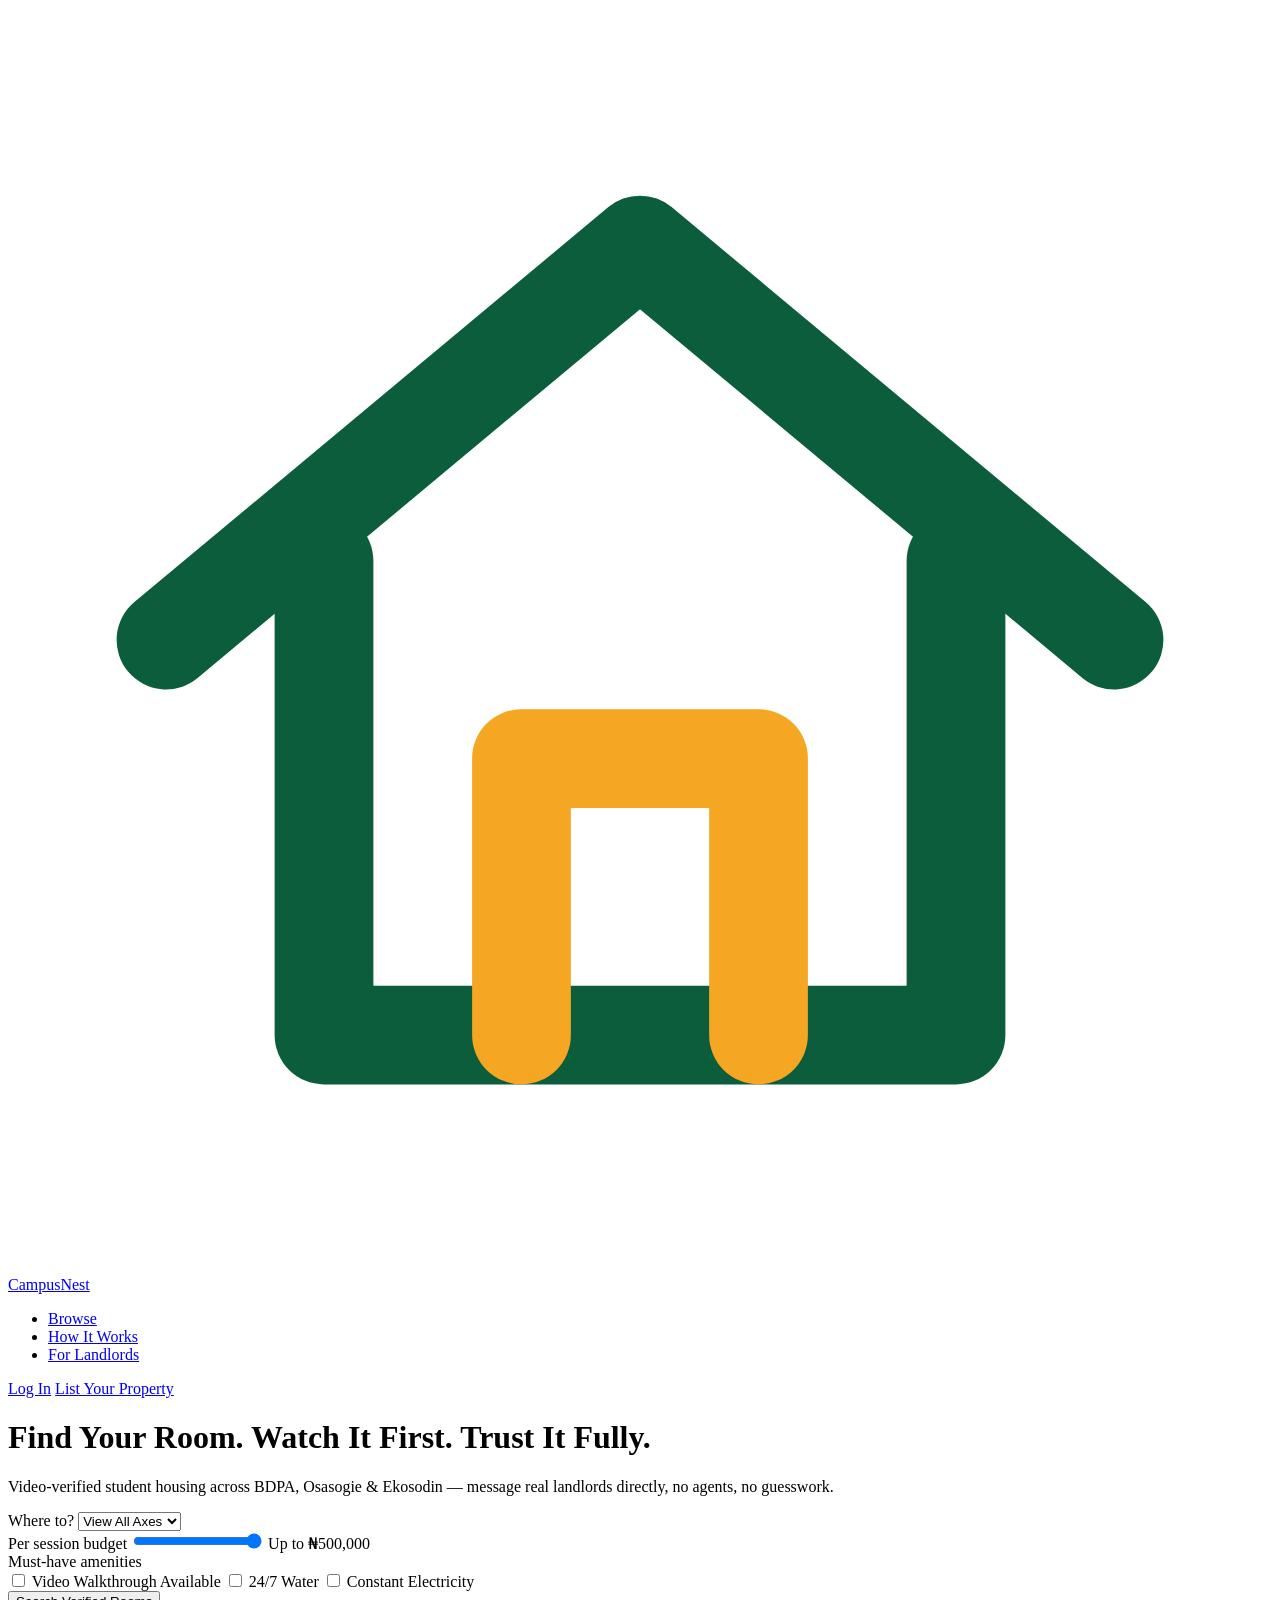
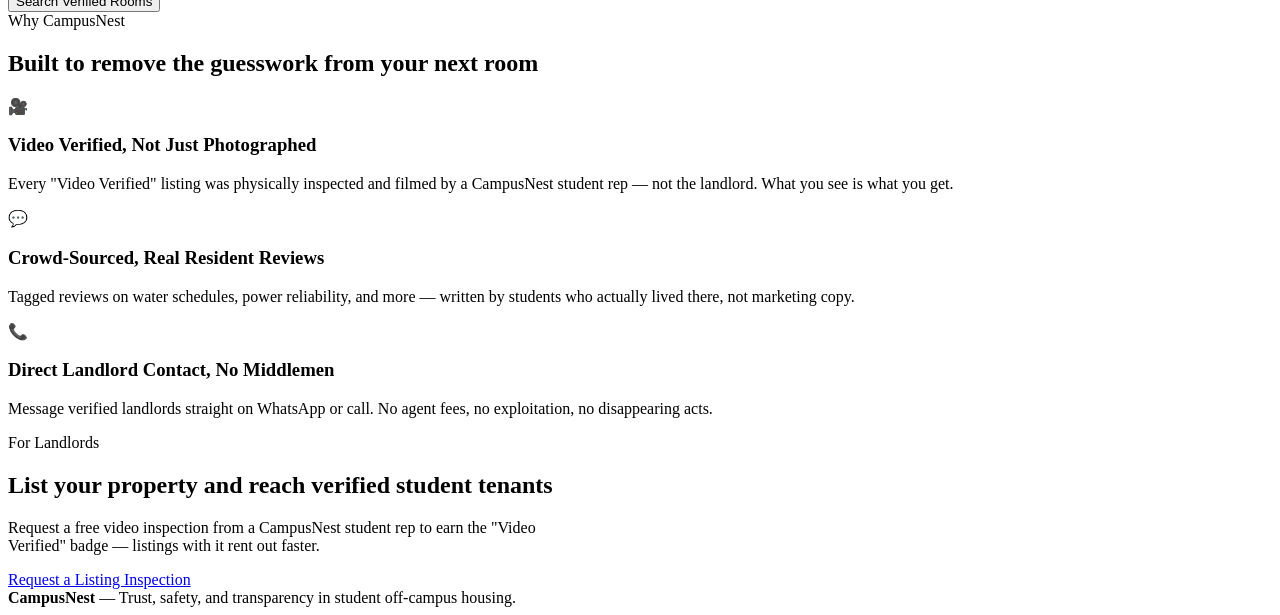
==== index.html @ ae556480 "Add files via upload" ====
<!DOCTYPE html>
<html lang="en">
<head>
<meta charset="UTF-8">
<meta name="viewport" content="width=device-width, initial-scale=1.0">
<title>CampusNest — Find Your Room. Watch It First. Trust It Fully.</title>
<link rel="preconnect" href="https://fonts.googleapis.com">
<link href="https://fonts.googleapis.com/css2?family=Inter:wght@400;500;600;700&family=Plus+Jakarta+Sans:wght@600;700;800&display=swap" rel="stylesheet">
<link rel="stylesheet" href="css/styles.css">
</head>
<body>

<nav class="navbar">
  <div class="container">
    <a href="index.html" class="logo">
      <svg class="logo-mark" viewBox="0 0 32 32" fill="none">
        <path d="M4 16L16 6L28 16" stroke="#0B5D3B" stroke-width="2.5" stroke-linecap="round" stroke-linejoin="round"/>
        <path d="M8 14V26H24V14" stroke="#0B5D3B" stroke-width="2.5" stroke-linecap="round" stroke-linejoin="round"/>
        <path d="M13 26V19H19V26" stroke="#F5A623" stroke-width="2.5" stroke-linecap="round" stroke-linejoin="round"/>
      </svg>
      CampusNest
    </a>
    <ul class="nav-links">
      <li><a href="results.html" class="active">Browse</a></li>
      <li><a href="#how-it-works">How It Works</a></li>
      <li><a href="list-property.html">For Landlords</a></li>
    </ul>
    <div class="nav-actions">
      <a href="login.html" class="btn btn-ghost">Log In</a>
      <a href="list-property.html" class="btn btn-amber">List Your Property</a>
    </div>
  </div>
</nav>

<header class="hero">
  <div class="container">
    <h1>Find Your Room. Watch It First. Trust It Fully.</h1>
    <p class="subhead">Video-verified student housing across BDPA, Osasogie &amp; Ekosodin — message real landlords directly, no agents, no guesswork.</p>
  </div>
</header>

<div class="container">
  <form class="search-card" id="searchForm">
    <div class="search-field">
      <label for="location">Where to?</label>
      <select id="location" name="location">
        <option value="">View All Axes</option>
        <option value="BDPA">BDPA</option>
        <option value="Osasogie">Osasogie</option>
        <option value="Ekosodin">Ekosodin</option>
      </select>
    </div>

    <div class="search-field">
      <label for="budget">Per session budget</label>
      <input type="range" id="budget" name="budget" min="50000" max="500000" step="10000" value="500000">
      <span class="budget-value">Up to <span id="budgetDisplay">₦500,000</span></span>
    </div>

    <div class="search-field">
      <label>Must-have amenities</label>
      <div class="chip-group">
        <label class="chip">
          <input type="checkbox" name="amenity" value="video"> Video Walkthrough Available
        </label>
        <label class="chip">
          <input type="checkbox" name="amenity" value="water"> 24/7 Water
        </label>
        <label class="chip">
          <input type="checkbox" name="amenity" value="power"> Constant Electricity
        </label>
      </div>
    </div>

    <button type="submit" class="btn btn-amber">Search Verified Rooms</button>
  </form>
</div>

<section class="trust-strip">
  <div class="container">
    <div class="section-eyebrow">Why CampusNest</div>
    <h2 class="section-title">Built to remove the guesswork from your next room</h2>
    <div class="trust-grid">
      <div class="trust-item">
        <div class="icon">🎥</div>
        <h3>Video Verified, Not Just Photographed</h3>
        <p>Every "Video Verified" listing was physically inspected and filmed by a CampusNest student rep — not the landlord. What you see is what you get.</p>
      </div>
      <div class="trust-item">
        <div class="icon">💬</div>
        <h3>Crowd-Sourced, Real Resident Reviews</h3>
        <p>Tagged reviews on water schedules, power reliability, and more — written by students who actually lived there, not marketing copy.</p>
      </div>
      <div class="trust-item">
        <div class="icon">📞</div>
        <h3>Direct Landlord Contact, No Middlemen</h3>
        <p>Message verified landlords straight on WhatsApp or call. No agent fees, no exploitation, no disappearing acts.</p>
      </div>
    </div>
  </div>
</section>

<section id="for-landlords" class="trust-strip" style="padding-top:0;">
  <div class="container">
    <div class="section-eyebrow">For Landlords</div>
    <h2 class="section-title">List your property and reach verified student tenants</h2>
    <p style="max-width:560px;color:var(--ink-soft);margin-top:10px;">Request a free video inspection from a CampusNest student rep to earn the "Video Verified" badge — listings with it rent out faster.</p>
    <a href="#" class="btn btn-emerald-outline" style="margin-top:18px;">Request a Listing Inspection</a>
  </div>
</section>

<footer>
  <div class="container">
    <strong>CampusNest</strong> — Trust, safety, and transparency in student off-campus housing.
  </div>
</footer>

<script src="js/data.js"></script>
<script src="js/app.js"></script>
</body>
</html>
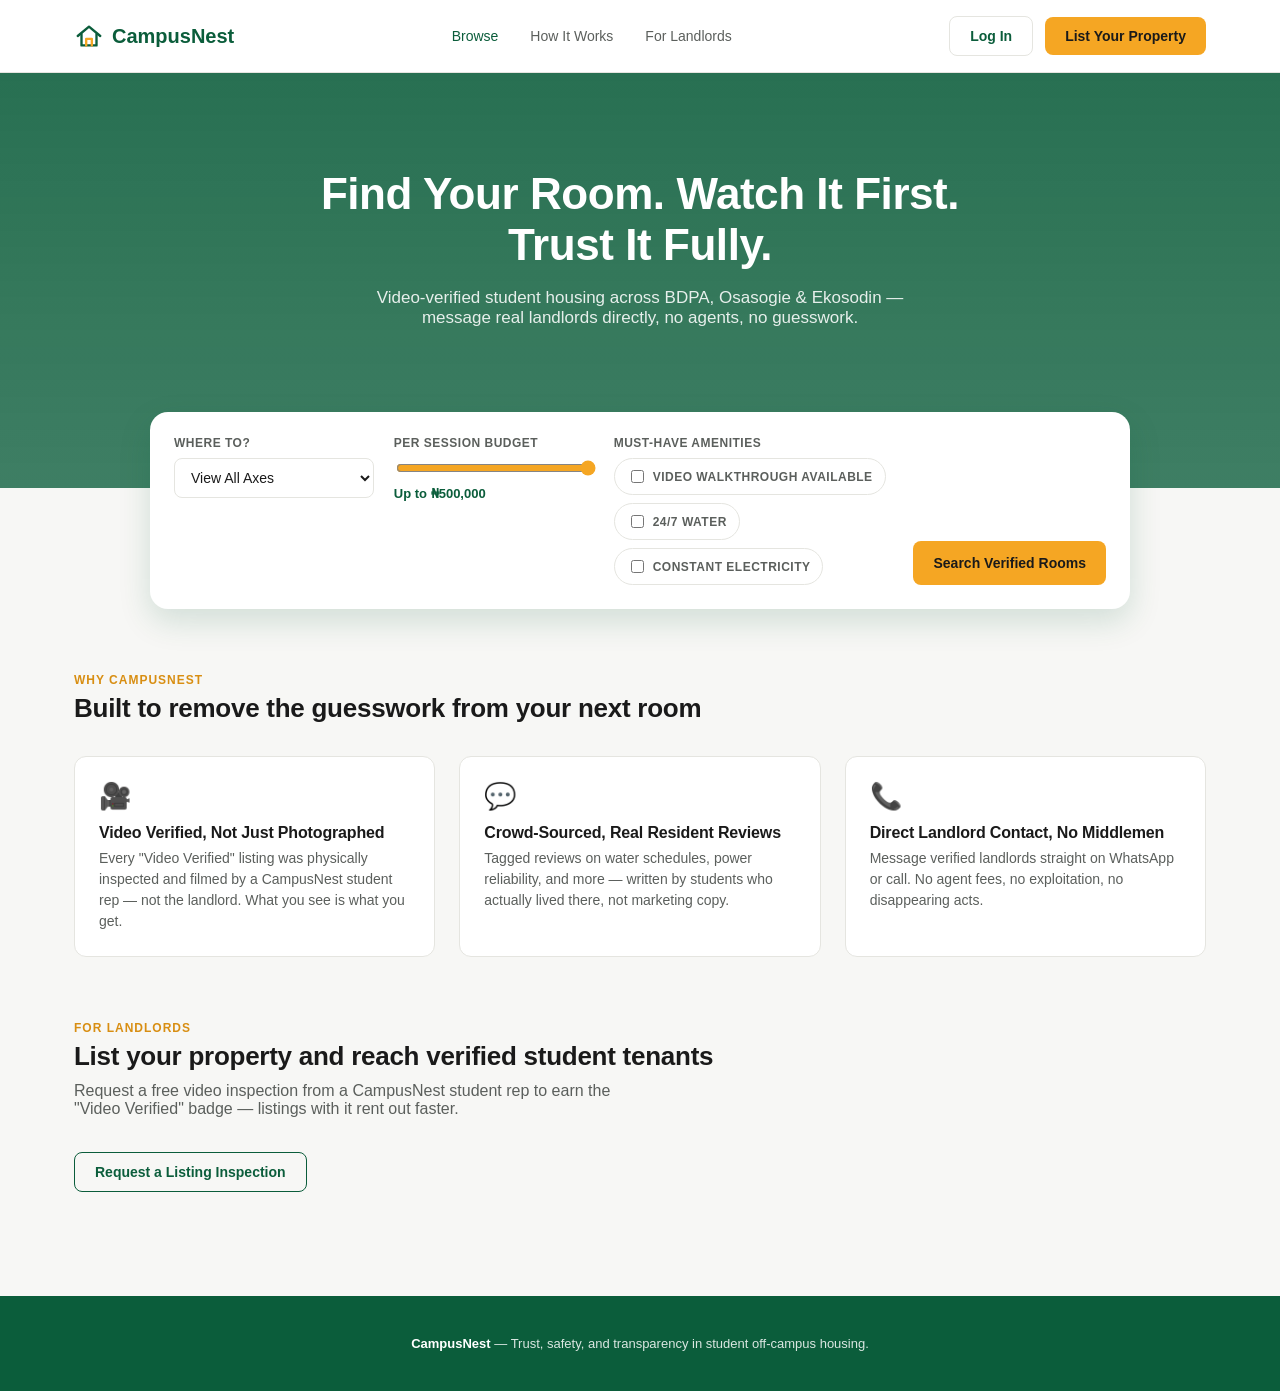
==== commit 2a3046d4: "index.html" ====
--- a/index.html
+++ b/index.html
@@ -6,7 +6,7 @@
 <title>CampusNest — Find Your Room. Watch It First. Trust It Fully.</title>
 <link rel="preconnect" href="https://fonts.googleapis.com">
 <link href="https://fonts.googleapis.com/css2?family=Inter:wght@400;500;600;700&family=Plus+Jakarta+Sans:wght@600;700;800&display=swap" rel="stylesheet">
-<link rel="stylesheet" href="css/styles.css">
+<link rel="stylesheet" href="styles.css">
 </head>
 <body>
 
--- a/styles.css
+++ b/styles.css
@@ -0,0 +1,699 @@
+/* =========================================================
+   CampusNest — Design System
+   Primary (Trust): #0B5D3B   Accent (Action/Verified): #F5A623
+   Display/UI: Plus Jakarta Sans | Body/Data: Inter
+   ========================================================= */
+
+:root {
+  --emerald: #0B5D3B;
+  --emerald-light: #0F6B45;
+  --emerald-pale: #E7F0EA;
+  --amber: #F5A623;
+  --amber-dark: #D88E12;
+  --ink: #1A1A1A;
+  --ink-soft: #5B5F5C;
+  --bg: #F7F7F5;
+  --card-border: #E5E5E0;
+  --white: #FFFFFF;
+  --danger: #C0392B;
+  --danger-bg: #FBEAE8;
+  --radius-lg: 18px;
+  --radius-md: 12px;
+  --radius-sm: 8px;
+  --shadow-card: 0 4px 16px rgba(11, 93, 59, 0.08);
+  --shadow-elevated: 0 12px 32px rgba(11, 93, 59, 0.16);
+}
+
+* { box-sizing: border-box; }
+
+html, body {
+  margin: 0;
+  padding: 0;
+  background: var(--bg);
+  color: var(--ink);
+  font-family: 'Inter', -apple-system, sans-serif;
+  -webkit-font-smoothing: antialiased;
+  scroll-behavior: smooth;
+}
+
+h1, h2, h3, .display {
+  font-family: 'Plus Jakarta Sans', 'Inter', sans-serif;
+  margin: 0;
+  letter-spacing: -0.01em;
+}
+
+a { text-decoration: none; color: inherit; }
+button { font-family: inherit; cursor: pointer; }
+img { max-width: 100%; display: block; }
+
+:focus-visible {
+  outline: 3px solid var(--amber);
+  outline-offset: 2px;
+}
+
+.container {
+  max-width: 1180px;
+  margin: 0 auto;
+  padding: 0 24px;
+}
+
+/* ---------------- Nav Bar ---------------- */
+.navbar {
+  position: sticky;
+  top: 0;
+  z-index: 100;
+  background: var(--white);
+  border-bottom: 1px solid var(--card-border);
+}
+.navbar .container {
+  display: flex;
+  align-items: center;
+  justify-content: space-between;
+  height: 72px;
+}
+.logo {
+  display: flex;
+  align-items: center;
+  gap: 8px;
+  font-family: 'Plus Jakarta Sans', sans-serif;
+  font-weight: 700;
+  font-size: 20px;
+  color: var(--emerald);
+}
+.logo-mark {
+  width: 30px; height: 30px;
+  flex-shrink: 0;
+}
+.nav-links {
+  display: flex;
+  gap: 32px;
+  list-style: none;
+  margin: 0; padding: 0;
+}
+.nav-links a {
+  font-size: 14px;
+  font-weight: 500;
+  color: var(--ink-soft);
+  transition: color 0.15s ease;
+}
+.nav-links a:hover, .nav-links a.active { color: var(--emerald); }
+.nav-actions { display: flex; gap: 12px; align-items: center; }
+
+.btn {
+  display: inline-flex;
+  align-items: center;
+  justify-content: center;
+  gap: 8px;
+  border: none;
+  border-radius: var(--radius-sm);
+  font-weight: 600;
+  font-size: 14px;
+  padding: 11px 20px;
+  transition: transform 0.15s ease, box-shadow 0.15s ease, background 0.15s ease;
+}
+.btn:active { transform: scale(0.97); }
+.btn-amber {
+  background: var(--amber);
+  color: var(--ink);
+}
+.btn-amber:hover { background: var(--amber-dark); box-shadow: var(--shadow-elevated); }
+.btn-ghost {
+  background: transparent;
+  color: var(--emerald);
+  border: 1px solid var(--card-border);
+}
+.btn-ghost:hover { border-color: var(--emerald); }
+.btn-emerald-outline {
+  background: transparent;
+  color: var(--emerald);
+  border: 1.5px solid var(--emerald);
+}
+.btn-emerald-outline:hover { background: var(--emerald-pale); }
+.btn-block { width: 100%; }
+.btn-lg { padding: 16px 24px; font-size: 16px; }
+
+/* ---------------- Hero ---------------- */
+.hero {
+  position: relative;
+  background: linear-gradient(180deg, rgba(11,93,59,0.88) 0%, rgba(11,93,59,0.78) 100%),
+              url('../images/hero_img.png') center/cover;
+  color: var(--white);
+  padding: 96px 0 160px;
+  text-align: center;
+}
+.hero h1 {
+  font-size: 44px;
+  font-weight: 700;
+  line-height: 1.15;
+  max-width: 720px;
+  margin: 0 auto 18px;
+}
+.hero p.subhead {
+  font-size: 17px;
+  font-weight: 400;
+  color: rgba(255,255,255,0.88);
+  max-width: 560px;
+  margin: 0 auto;
+}
+
+/* ---------------- Floating Search ---------------- */
+.search-card {
+  background: var(--white);
+  border-radius: var(--radius-lg);
+  box-shadow: var(--shadow-elevated);
+  max-width: 980px;
+  margin: -76px auto 0;
+  padding: 24px;
+  display: grid;
+  grid-template-columns: 1fr 1fr 1.4fr auto;
+  gap: 20px;
+  align-items: start;
+  position: relative;
+  z-index: 10;
+}
+.search-field { display: flex; flex-direction: column; gap: 8px; }
+.search-field label {
+  font-size: 12px;
+  font-weight: 600;
+  text-transform: uppercase;
+  letter-spacing: 0.5px;
+  color: var(--ink-soft);
+}
+.search-field select, .search-field input[type="range"] {
+  width: 100%;
+}
+select {
+  padding: 10px 12px;
+  border: 1px solid var(--card-border);
+  border-radius: var(--radius-sm);
+  font-size: 14px;
+  font-family: inherit;
+  background: var(--white);
+  color: var(--ink);
+}
+.budget-value {
+  font-size: 13px;
+  font-weight: 600;
+  color: var(--emerald);
+}
+input[type="range"] {
+  accent-color: var(--amber);
+}
+.chip-group {
+  display: flex;
+  flex-wrap: wrap;
+  gap: 8px;
+}
+.chip {
+  display: inline-flex;
+  align-items: center;
+  gap: 6px;
+  padding: 8px 12px;
+  border-radius: 999px;
+  border: 1px solid var(--card-border);
+  font-size: 12.5px;
+  font-weight: 500;
+  background: var(--white);
+  color: var(--ink-soft);
+  transition: all 0.15s ease;
+}
+.chip input { accent-color: var(--amber); }
+.chip.checked {
+  background: var(--emerald-pale);
+  border-color: var(--emerald);
+  color: var(--emerald);
+}
+.search-card .btn { align-self: end; height: 44px; white-space: nowrap; }
+
+@media (max-width: 880px) {
+  .search-card { grid-template-columns: 1fr; margin: -40px 16px 0; }
+  .hero h1 { font-size: 30px; }
+  .hero { padding: 56px 0 100px; }
+}
+
+/* ---------------- Section Headings ---------------- */
+.section-eyebrow {
+  font-size: 12px;
+  font-weight: 700;
+  letter-spacing: 1px;
+  text-transform: uppercase;
+  color: var(--amber-dark);
+}
+.section-title { font-size: 26px; margin-top: 6px; }
+
+/* ---------------- Trust strip (home) ---------------- */
+.trust-strip {
+  padding: 64px 0;
+}
+.trust-grid {
+  display: grid;
+  grid-template-columns: repeat(3, 1fr);
+  gap: 24px;
+  margin-top: 32px;
+}
+.trust-item {
+  background: var(--white);
+  border: 1px solid var(--card-border);
+  border-radius: var(--radius-md);
+  padding: 24px;
+}
+.trust-item .icon { font-size: 26px; }
+.trust-item h3 { font-size: 16px; margin: 12px 0 6px; }
+.trust-item p { font-size: 14px; color: var(--ink-soft); margin: 0; line-height: 1.5; }
+@media (max-width: 760px) { .trust-grid { grid-template-columns: 1fr; } }
+
+/* ---------------- Results page layout ---------------- */
+.results-layout {
+  display: grid;
+  grid-template-columns: 1.5fr 1fr;
+  gap: 28px;
+  padding: 28px 0 64px;
+  align-items: start;
+}
+.results-header {
+  display: flex;
+  justify-content: space-between;
+  align-items: baseline;
+  margin-bottom: 18px;
+}
+.results-header h2 { font-size: 20px; }
+.results-header span { font-size: 13px; color: var(--ink-soft); }
+
+.feed { display: flex; flex-direction: column; gap: 18px; }
+
+.card {
+  background: var(--white);
+  border: 1px solid var(--card-border);
+  border-radius: var(--radius-lg);
+  overflow: hidden;
+  display: flex;
+  cursor: pointer;
+  transition: box-shadow 0.18s ease, transform 0.18s ease, border-color 0.18s ease;
+}
+.card:hover { box-shadow: var(--shadow-card); transform: translateY(-2px); }
+.card.highlight { border-color: var(--amber); box-shadow: 0 0 0 3px rgba(245,166,35,0.18); }
+
+.card-media {
+  position: relative;
+  width: 220px;
+  min-width: 220px;
+  aspect-ratio: 16/10;
+  overflow: hidden;
+}
+.card-media img { width: 100%; height: 100%; object-fit: cover; }
+.badge-verified {
+  position: absolute;
+  top: 10px; left: 10px;
+  background: var(--amber);
+  color: var(--ink);
+  font-size: 11px;
+  font-weight: 700;
+  padding: 5px 10px;
+  border-radius: 999px;
+  display: flex;
+  align-items: center;
+  gap: 4px;
+  z-index: 2;
+}
+.play-overlay {
+  position: absolute;
+  inset: 0;
+  display: flex;
+  align-items: center;
+  justify-content: center;
+  background: rgba(0,0,0,0.0);
+  transition: background 0.15s ease;
+}
+.play-overlay:hover { background: rgba(0,0,0,0.15); }
+.play-btn {
+  width: 44px; height: 44px;
+  border-radius: 50%;
+  background: rgba(26,26,26,0.55);
+  display: flex; align-items: center; justify-content: center;
+  border: 2px solid rgba(255,255,255,0.85);
+}
+.play-btn::after {
+  content: "";
+  border-style: solid;
+  border-width: 7px 0 7px 11px;
+  border-color: transparent transparent transparent var(--white);
+  margin-left: 2px;
+}
+
+.card-body {
+  padding: 16px 18px;
+  flex: 1;
+  display: flex;
+  flex-direction: column;
+  gap: 8px;
+  min-width: 0;
+}
+.card-top { display: flex; justify-content: space-between; align-items: flex-start; gap: 8px; }
+.card-name { font-size: 16px; font-weight: 700; }
+.card-axis { font-size: 12px; color: var(--ink-soft); margin-top: 2px; }
+.card-price { font-size: 15px; font-weight: 700; color: var(--emerald); white-space: nowrap; }
+.card-price small { font-weight: 500; color: var(--ink-soft); font-size: 11px; }
+.icon-row {
+  display: flex;
+  gap: 16px;
+  font-size: 12.5px;
+  color: var(--ink-soft);
+  margin-top: auto;
+  padding-top: 8px;
+  border-top: 1px solid var(--card-border);
+}
+.icon-row span { display: flex; align-items: center; gap: 5px; }
+.icon-row .muted { opacity: 0.45; }
+
+/* ---------------- Map panel ---------------- */
+.map-panel {
+  position: sticky;
+  top: 96px;
+  background: linear-gradient(135deg, #103D2A 0%, #0B5D3B 60%, #0F6B45 100%);
+  border-radius: var(--radius-lg);
+  height: 560px;
+  position: relative;
+  overflow: hidden;
+}
+.map-panel .map-label {
+  position: absolute;
+  top: 16px; left: 16px;
+  background: rgba(255,255,255,0.92);
+  color: var(--emerald);
+  font-size: 12px;
+  font-weight: 700;
+  padding: 6px 12px;
+  border-radius: 999px;
+}
+.map-grid-lines {
+  position: absolute; inset: 0;
+  background-image:
+    linear-gradient(rgba(255,255,255,0.06) 1px, transparent 1px),
+    linear-gradient(90deg, rgba(255,255,255,0.06) 1px, transparent 1px);
+  background-size: 40px 40px;
+}
+.map-pin {
+  position: absolute;
+  width: 16px; height: 16px;
+  background: var(--amber);
+  border: 2px solid var(--white);
+  border-radius: 50%;
+  transform: translate(-50%, -50%);
+  cursor: pointer;
+  transition: transform 0.15s ease;
+  box-shadow: 0 0 0 4px rgba(245,166,35,0.25);
+}
+.map-pin:hover, .map-pin.active { transform: translate(-50%, -50%) scale(1.35); }
+.map-pin-label {
+  position: absolute;
+  bottom: 22px;
+  left: 50%;
+  transform: translateX(-50%);
+  background: var(--ink);
+  color: var(--white);
+  font-size: 11px;
+  font-weight: 600;
+  padding: 4px 8px;
+  border-radius: 6px;
+  white-space: nowrap;
+  opacity: 0;
+  pointer-events: none;
+  transition: opacity 0.15s ease;
+}
+.map-pin:hover .map-pin-label { opacity: 1; }
+.map-axis-node {
+  position: absolute;
+  font-size: 11px;
+  font-weight: 700;
+  color: rgba(255,255,255,0.4);
+  text-transform: uppercase;
+  letter-spacing: 1px;
+}
+
+@media (max-width: 900px) {
+  .results-layout { grid-template-columns: 1fr; }
+  .map-panel { height: 320px; position: relative; top: 0; order: -1; }
+  .card { flex-direction: column; }
+  .card-media { width: 100%; min-width: 0; }
+}
+
+/* ---------------- Detail page ---------------- */
+.detail-layout {
+  display: grid;
+  grid-template-columns: 1.6fr 1fr;
+  gap: 32px;
+  padding: 28px 0 80px;
+  align-items: start;
+}
+.media-showcase {
+  border-radius: var(--radius-lg);
+  overflow: hidden;
+  background: var(--ink);
+  box-shadow: var(--shadow-card);
+}
+.media-showcase video, .media-showcase .no-video {
+  width: 100%;
+  aspect-ratio: 16/9;
+  display: block;
+  background: #000;
+}
+.no-video {
+  display: flex;
+  align-items: center;
+  justify-content: center;
+  color: rgba(255,255,255,0.6);
+  font-size: 14px;
+  flex-direction: column;
+  gap: 8px;
+}
+.thumb-row {
+  display: grid;
+  grid-template-columns: repeat(4, 1fr);
+  gap: 10px;
+  margin-top: 12px;
+}
+.thumb-row img {
+  border-radius: var(--radius-sm);
+  aspect-ratio: 1/1;
+  object-fit: cover;
+  border: 1px solid var(--card-border);
+}
+
+.verify-banner {
+  display: flex;
+  align-items: center;
+  gap: 14px;
+  background: var(--emerald-pale);
+  border: 1px solid rgba(11,93,59,0.18);
+  border-radius: var(--radius-md);
+  padding: 16px 18px;
+  margin-top: 24px;
+}
+.verify-banner.unverified {
+  background: #FBF3E6;
+  border-color: rgba(216,142,18,0.25);
+}
+.verify-banner .icon-circle {
+  width: 38px; height: 38px;
+  border-radius: 50%;
+  background: var(--emerald);
+  color: var(--white);
+  display: flex; align-items: center; justify-content: center;
+  flex-shrink: 0;
+  font-size: 18px;
+}
+.verify-banner.unverified .icon-circle { background: var(--amber-dark); }
+.verify-banner strong { display: block; font-size: 14px; }
+.verify-banner span { font-size: 13px; color: var(--ink-soft); }
+
+.specs-grid {
+  display: grid;
+  grid-template-columns: repeat(2, 1fr);
+  gap: 14px;
+  margin-top: 28px;
+}
+.spec-card {
+  background: var(--white);
+  border: 1px solid var(--card-border);
+  border-radius: var(--radius-md);
+  padding: 18px;
+}
+.spec-card .label { font-size: 12px; font-weight: 700; text-transform: uppercase; letter-spacing: 0.5px; color: var(--ink-soft); }
+.spec-card .value { font-size: 15px; font-weight: 600; margin-top: 6px; }
+.spec-card .note { font-size: 13px; color: var(--ink-soft); margin-top: 4px; line-height: 1.4; }
+.status-dot { display: inline-block; width: 8px; height: 8px; border-radius: 50%; margin-right: 6px; }
+.status-dot.good { background: #2E9B5C; }
+.status-dot.bad { background: var(--danger); }
+
+.reviews-section { margin-top: 32px; }
+.review-card {
+  background: var(--white);
+  border: 1px solid var(--card-border);
+  border-radius: var(--radius-md);
+  padding: 16px 18px;
+  margin-top: 12px;
+  display: flex;
+  gap: 14px;
+}
+.avatar {
+  width: 36px; height: 36px;
+  border-radius: 50%;
+  background: var(--emerald);
+  color: var(--white);
+  display: flex; align-items: center; justify-content: center;
+  font-weight: 700;
+  font-size: 14px;
+  flex-shrink: 0;
+}
+.review-body { flex: 1; }
+.review-top { display: flex; justify-content: space-between; align-items: center; }
+.review-top .name { font-size: 13.5px; font-weight: 600; }
+.stars { color: var(--amber-dark); font-size: 12px; }
+.review-tag {
+  display: inline-block;
+  font-size: 11.5px;
+  font-weight: 600;
+  background: var(--emerald-pale);
+  color: var(--emerald);
+  padding: 3px 9px;
+  border-radius: 999px;
+  margin: 6px 0;
+}
+.review-comment { font-size: 13.5px; color: var(--ink-soft); line-height: 1.5; margin: 4px 0 0; }
+
+/* Sticky sidebar */
+.sidebar {
+  position: sticky;
+  top: 96px;
+  background: var(--white);
+  border: 1px solid var(--card-border);
+  border-radius: var(--radius-lg);
+  padding: 24px;
+  box-shadow: var(--shadow-card);
+}
+.sidebar .price-row {
+  display: flex;
+  justify-content: space-between;
+  align-items: baseline;
+  padding-bottom: 16px;
+  border-bottom: 1px solid var(--card-border);
+}
+.sidebar .price-row .amount { font-size: 24px; font-weight: 700; color: var(--emerald); }
+.sidebar .price-row .per { font-size: 12px; color: var(--ink-soft); }
+.sidebar .caution-row {
+  display: flex;
+  justify-content: space-between;
+  font-size: 13.5px;
+  color: var(--ink-soft);
+  padding: 14px 0;
+}
+.safety-warning {
+  display: flex;
+  gap: 10px;
+  background: var(--danger-bg);
+  border: 1px solid rgba(192,57,43,0.2);
+  border-radius: var(--radius-sm);
+  padding: 12px 14px;
+  font-size: 12.5px;
+  color: #8B2D22;
+  line-height: 1.45;
+  margin-bottom: 16px;
+}
+.sidebar .btn { margin-top: 10px; }
+
+/* ---------------- Overlay / Modal ---------------- */
+.modal-backdrop {
+  position: fixed;
+  inset: 0;
+  background: rgba(10,20,15,0.78);
+  display: none;
+  align-items: center;
+  justify-content: center;
+  z-index: 1000;
+  padding: 24px;
+}
+.modal-backdrop.open { display: flex; }
+.modal-content {
+  background: #000;
+  border-radius: var(--radius-md);
+  max-width: 820px;
+  width: 100%;
+  overflow: hidden;
+  position: relative;
+}
+.modal-content video { width: 100%; display: block; }
+.modal-close {
+  position: absolute;
+  top: 12px; right: 12px;
+  background: rgba(255,255,255,0.9);
+  border: none;
+  width: 32px; height: 32px;
+  border-radius: 50%;
+  font-size: 16px;
+  font-weight: 700;
+  z-index: 5;
+}
+
+.whatsapp-modal {
+  background: var(--white);
+  max-width: 380px;
+  border-radius: var(--radius-lg);
+  padding: 0;
+}
+.wa-header {
+  background: var(--emerald);
+  color: var(--white);
+  padding: 18px 20px;
+  display: flex;
+  align-items: center;
+  gap: 12px;
+}
+.wa-header .avatar { background: var(--white); color: var(--emerald); }
+.wa-body { padding: 24px 20px; text-align: center; }
+.wa-body .check {
+  width: 48px; height: 48px;
+  border-radius: 50%;
+  background: var(--emerald-pale);
+  color: var(--emerald);
+  display: flex; align-items: center; justify-content: center;
+  font-size: 24px;
+  margin: 0 auto 14px;
+}
+.wa-body h3 { font-size: 16px; margin-bottom: 6px; }
+.wa-body p { font-size: 13.5px; color: var(--ink-soft); margin: 0 0 18px; line-height: 1.5; }
+.wa-actions { display: flex; gap: 10px; padding: 0 20px 20px; }
+
+@media (max-width: 900px) {
+  .detail-layout { grid-template-columns: 1fr; }
+  .sidebar { position: static; }
+  .specs-grid { grid-template-columns: 1fr; }
+}
+
+/* ---------------- Footer ---------------- */
+footer {
+  background: var(--emerald);
+  color: rgba(255,255,255,0.85);
+  padding: 40px 0;
+  margin-top: 40px;
+  text-align: center;
+  font-size: 13px;
+}
+footer strong { color: var(--white); }
+
+/* ---------------- Utility ---------------- */
+.hidden { display: none !important; }
+.empty-state {
+  text-align: center;
+  padding: 60px 20px;
+  color: var(--ink-soft);
+}
+.empty-state .icon { font-size: 36px; margin-bottom: 10px; }
+.back-link {
+  display: inline-flex;
+  align-items: center;
+  gap: 6px;
+  font-size: 13px;
+  font-weight: 600;
+  color: var(--emerald);
+  margin-bottom: 16px;
+}
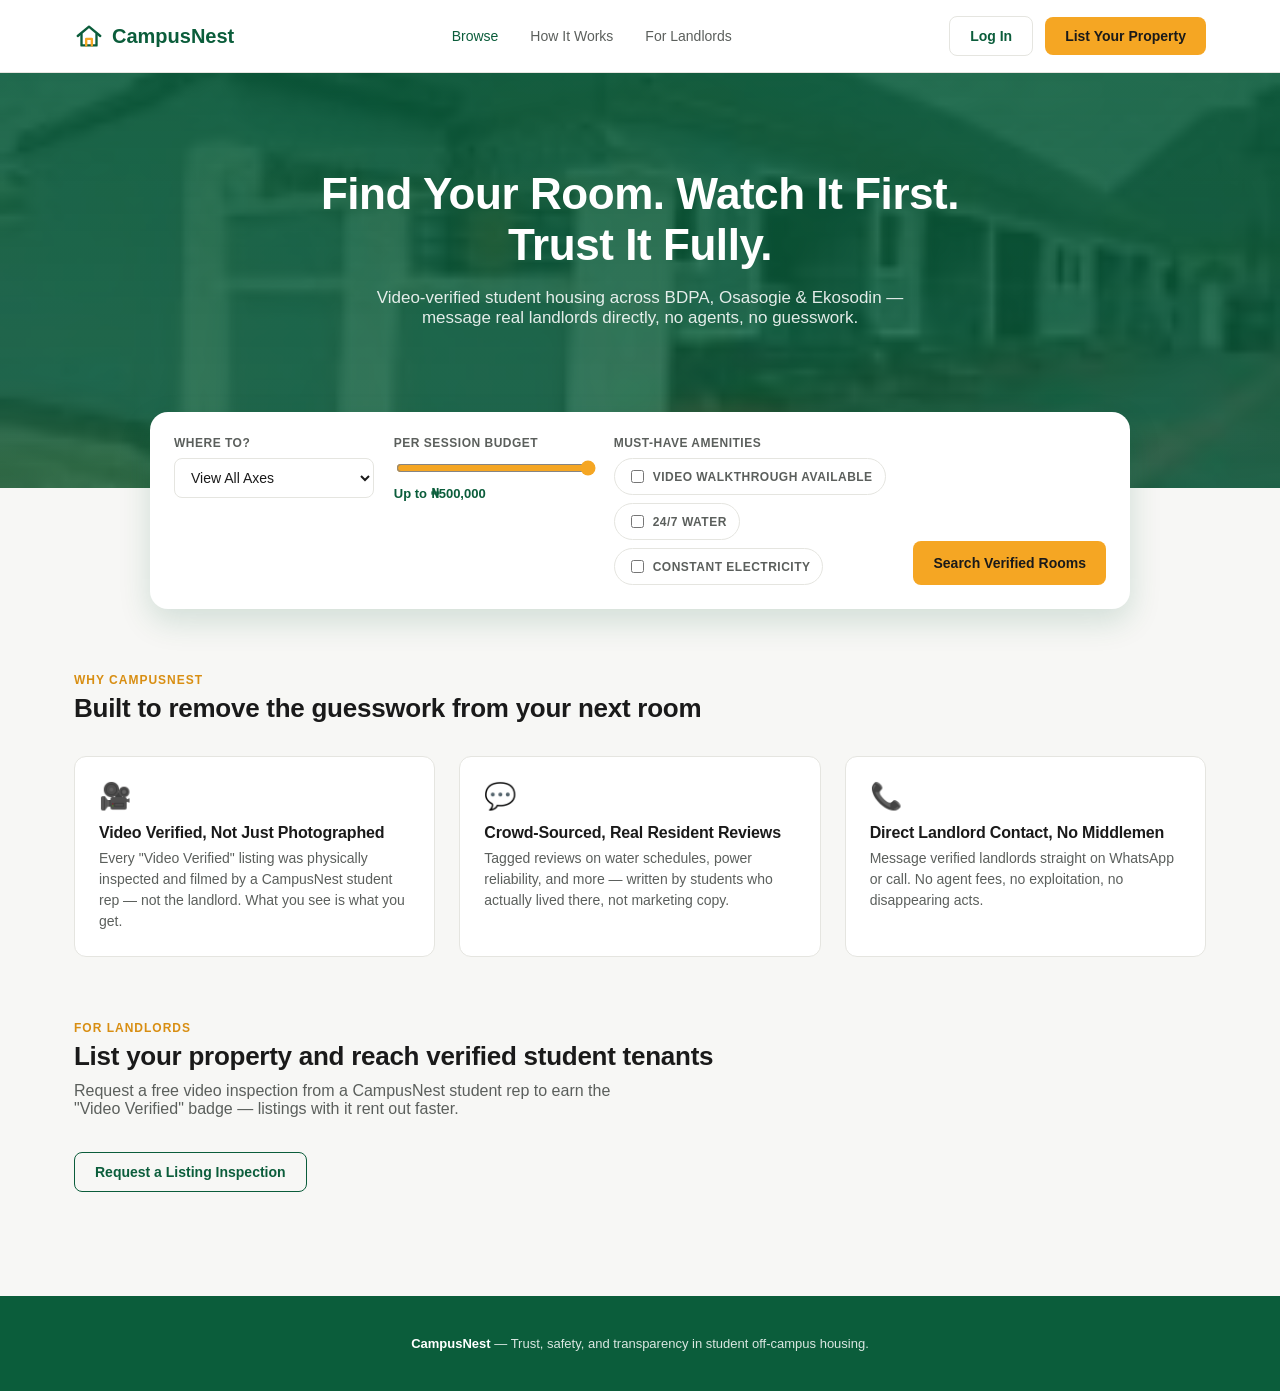
==== commit 0425ec56: "Update index.html" ====
--- a/index.html
+++ b/index.html
@@ -6,7 +6,7 @@
 <title>CampusNest — Find Your Room. Watch It First. Trust It Fully.</title>
 <link rel="preconnect" href="https://fonts.googleapis.com">
 <link href="https://fonts.googleapis.com/css2?family=Inter:wght@400;500;600;700&family=Plus+Jakarta+Sans:wght@600;700;800&display=swap" rel="stylesheet">
-<link rel="stylesheet" href="styles.css">
+<link rel="stylesheet" href="css/styles.css">
 </head>
 <body>
 
--- a/css/styles.css
+++ b/css/styles.css
@@ -0,0 +1,701 @@
+/* =========================================================
+   CampusNest — Design System
+   Primary (Trust): #0B5D3B   Accent (Action/Verified): #F5A623
+   Display/UI: Plus Jakarta Sans | Body/Data: Inter
+   ========================================================= */
+
+:root {
+  --emerald: #0B5D3B;
+  --emerald-light: #0F6B45;
+  --emerald-pale: #E7F0EA;
+  --amber: #F5A623;
+  --amber-dark: #D88E12;
+  --ink: #1A1A1A;
+  --ink-soft: #5B5F5C;
+  --bg: #F7F7F5;
+  --card-border: #E5E5E0;
+  --white: #FFFFFF;
+  --danger: #C0392B;
+  --danger-bg: #FBEAE8;
+  --radius-lg: 18px;
+  --radius-md: 12px;
+  --radius-sm: 8px;
+  --shadow-card: 0 4px 16px rgba(11, 93, 59, 0.08);
+  --shadow-elevated: 0 12px 32px rgba(11, 93, 59, 0.16);
+}
+
+* { box-sizing: border-box; }
+
+html, body {
+  margin: 0;
+  padding: 0;
+  background: var(--bg);
+  color: var(--ink);
+  font-family: 'Inter', -apple-system, sans-serif;
+  -webkit-font-smoothing: antialiased;
+  scroll-behavior: smooth;
+}
+
+h1, h2, h3, .display {
+  font-family: 'Plus Jakarta Sans', 'Inter', sans-serif;
+  margin: 0;
+  letter-spacing: -0.01em;
+}
+
+a { text-decoration: none; color: inherit; }
+button { font-family: inherit; cursor: pointer; }
+img { max-width: 100%; display: block; }
+
+:focus-visible {
+  outline: 3px solid var(--amber);
+  outline-offset: 2px;
+}
+
+.container {
+  max-width: 1180px;
+  margin: 0 auto;
+  padding: 0 24px;
+}
+
+/* ---------------- Nav Bar ---------------- */
+.navbar {
+  position: sticky;
+  top: 0;
+  z-index: 100;
+  background: var(--white);
+  border-bottom: 1px solid var(--card-border);
+}
+.navbar .container {
+  display: flex;
+  align-items: center;
+  justify-content: space-between;
+  height: 72px;
+}
+.logo {
+  display: flex;
+  align-items: center;
+  gap: 8px;
+  font-family: 'Plus Jakarta Sans', sans-serif;
+  font-weight: 700;
+  font-size: 20px;
+  color: var(--emerald);
+}
+.logo-mark {
+  width: 30px; height: 30px;
+  flex-shrink: 0;
+}
+.nav-links {
+  display: flex;
+  gap: 32px;
+  list-style: none;
+  margin: 0; padding: 0;
+}
+.nav-links a {
+  font-size: 14px;
+  font-weight: 500;
+  color: var(--ink-soft);
+  transition: color 0.15s ease;
+}
+.nav-links a:hover, .nav-links a.active { color: var(--emerald); }
+.nav-actions { display: flex; gap: 12px; align-items: center; }
+
+.btn {
+  display: inline-flex;
+  align-items: center;
+  justify-content: center;
+  gap: 8px;
+  border: none;
+  border-radius: var(--radius-sm);
+  font-weight: 600;
+  font-size: 14px;
+  padding: 11px 20px;
+  transition: transform 0.15s ease, box-shadow 0.15s ease, background 0.15s ease;
+}
+.btn:active { transform: scale(0.97); }
+.btn-amber {
+  background: var(--amber);
+  color: var(--ink);
+}
+.btn-amber:hover { background: var(--amber-dark); box-shadow: var(--shadow-elevated); }
+.btn-ghost {
+  background: transparent;
+  color: var(--emerald);
+  border: 1px solid var(--card-border);
+}
+.btn-ghost:hover { border-color: var(--emerald); }
+.btn-emerald-outline {
+  background: transparent;
+  color: var(--emerald);
+  border: 1.5px solid var(--emerald);
+}
+.btn-emerald-outline:hover { background: var(--emerald-pale); }
+.btn-block { width: 100%; }
+.btn-lg { padding: 16px 24px; font-size: 16px; }
+
+/* ---------------- Hero ---------------- */
+.hero {
+  position: relative;
+  background: linear-gradient(180deg, rgba(11,93,59,0.88) 0%, rgba(11,93,59,0.78) 100%),
+              url('../images/hero_img.png') center/cover;
+  color: var(--white);
+  padding: 96px 0 160px;
+  text-align: center;
+}
+.hero h1 {
+  font-size: 44px;
+  font-weight: 700;
+  line-height: 1.15;
+  max-width: 720px;
+  margin: 0 auto 18px;
+}
+.hero p.subhead {
+  font-size: 17px;
+  font-weight: 400;
+  color: rgba(255,255,255,0.88);
+  max-width: 560px;
+  margin: 0 auto;
+}
+
+/* ---------------- Floating Search ---------------- */
+.search-card {
+  background: var(--white);
+  border-radius: var(--radius-lg);
+  box-shadow: var(--shadow-elevated);
+  max-width: 980px;
+  margin: -76px auto 0;
+  padding: 24px;
+  display: grid;
+  grid-template-columns: 1fr 1fr 1.4fr auto;
+  gap: 20px;
+  align-items: start;
+  position: relative;
+  z-index: 10;
+}
+.search-field { display: flex; flex-direction: column; gap: 8px; }
+.search-field label {
+  font-size: 12px;
+  font-weight: 600;
+  text-transform: uppercase;
+  letter-spacing: 0.5px;
+  color: var(--ink-soft);
+}
+.search-field select, .search-field input[type="range"] {
+  width: 100%;
+}
+select {
+  padding: 10px 12px;
+  border: 1px solid var(--card-border);
+  border-radius: var(--radius-sm);
+  font-size: 14px;
+  font-family: inherit;
+  background: var(--white);
+  color: var(--ink);
+}
+.budget-value {
+  font-size: 13px;
+  font-weight: 600;
+  color: var(--emerald);
+}
+input[type="range"] {
+  accent-color: var(--amber);
+}
+.chip-group {
+  display: flex;
+  flex-wrap: wrap;
+  gap: 8px;
+}
+.chip {
+  display: inline-flex;
+  align-items: center;
+  gap: 6px;
+  padding: 8px 12px;
+  border-radius: 999px;
+  border: 1px solid var(--card-border);
+  font-size: 12.5px;
+  font-weight: 500;
+  background: var(--white);
+  color: var(--ink-soft);
+  transition: all 0.15s ease;
+}
+.chip input { accent-color: var(--amber); }
+.chip.checked {
+  background: var(--emerald-pale);
+  border-color: var(--emerald);
+  color: var(--emerald);
+}
+.search-card .btn { align-self: end; height: 44px; white-space: nowrap; }
+
+@media (max-width: 880px) {
+  .search-card { grid-template-columns: 1fr; margin: -40px 16px 0; }
+  .hero h1 { font-size: 30px; }
+  .hero { padding: 56px 0 100px; }
+}
+
+/* ---------------- Section Headings ---------------- */
+.section-eyebrow {
+  font-size: 12px;
+  font-weight: 700;
+  letter-spacing: 1px;
+  text-transform: uppercase;
+  color: var(--amber-dark);
+}
+.section-title { font-size: 26px; margin-top: 6px; }
+
+/* ---------------- Trust strip (home) ---------------- */
+.trust-strip {
+  padding: 64px 0;
+}
+.trust-grid {
+  display: grid;
+  grid-template-columns: repeat(3, 1fr);
+  gap: 24px;
+  margin-top: 32px;
+}
+.trust-item {
+  background: var(--white);
+  border: 1px solid var(--card-border);
+  border-radius: var(--radius-md);
+  padding: 24px;
+}
+.trust-item .icon { font-size: 26px; }
+.trust-item h3 { font-size: 16px; margin: 12px 0 6px; }
+.trust-item p { font-size: 14px; color: var(--ink-soft); margin: 0; line-height: 1.5; }
+@media (max-width: 760px) { .trust-grid { grid-template-columns: 1fr; } }
+
+/* ---------------- Results page layout ---------------- */
+.results-layout {
+  display: grid;
+  grid-template-columns: 1.5fr 1fr;
+  gap: 28px;
+  padding: 28px 0 64px;
+  align-items: start;
+}
+.results-header {
+  display: flex;
+  justify-content: space-between;
+  align-items: baseline;
+  margin-bottom: 18px;
+}
+.results-header h2 { font-size: 20px; }
+.results-header span { font-size: 13px; color: var(--ink-soft); }
+
+.feed { display: flex; flex-direction: column; gap: 18px; }
+
+.card {
+  background: var(--white);
+  border: 1px solid var(--card-border);
+  border-radius: var(--radius-lg);
+  overflow: hidden;
+  display: flex;
+  cursor: pointer;
+  transition: box-shadow 0.18s ease, transform 0.18s ease, border-color 0.18s ease;
+}
+.card:hover { box-shadow: var(--shadow-card); transform: translateY(-2px); }
+.card.highlight { border-color: var(--amber); box-shadow: 0 0 0 3px rgba(245,166,35,0.18); }
+
+.card-media {
+  position: relative;
+  width: 220px;
+  min-width: 220px;
+  aspect-ratio: 16/10;
+  overflow: hidden;
+}
+.card-media img { width: 100%; height: 100%; object-fit: cover; }
+.badge-verified {
+  position: absolute;
+  top: 10px; left: 10px;
+  background: var(--amber);
+  color: var(--ink);
+  font-size: 11px;
+  font-weight: 700;
+  padding: 5px 10px;
+  border-radius: 999px;
+  display: flex;
+  align-items: center;
+  gap: 4px;
+  z-index: 2;
+}
+.play-overlay {
+  position: absolute;
+  inset: 0;
+  display: flex;
+  align-items: center;
+  justify-content: center;
+  background: rgba(0,0,0,0.0);
+  transition: background 0.15s ease;
+}
+.play-overlay:hover { background: rgba(0,0,0,0.15); }
+.play-btn {
+  width: 44px; height: 44px;
+  border-radius: 50%;
+  background: rgba(26,26,26,0.55);
+  display: flex; align-items: center; justify-content: center;
+  border: 2px solid rgba(255,255,255,0.85);
+}
+.play-btn::after {
+  content: "";
+  border-style: solid;
+  border-width: 7px 0 7px 11px;
+  border-color: transparent transparent transparent var(--white);
+  margin-left: 2px;
+}
+
+.card-body {
+  padding: 16px 18px;
+  flex: 1;
+  display: flex;
+  flex-direction: column;
+  gap: 8px;
+  min-width: 0;
+}
+.card-top { display: flex; justify-content: space-between; align-items: flex-start; gap: 8px; }
+.card-name { font-size: 16px; font-weight: 700; }
+.card-axis { font-size: 12px; color: var(--ink-soft); margin-top: 2px; }
+.card-price { font-size: 15px; font-weight: 700; color: var(--emerald); white-space: nowrap; }
+.card-price small { font-weight: 500; color: var(--ink-soft); font-size: 11px; }
+.icon-row {
+  display: flex;
+  gap: 16px;
+  font-size: 12.5px;
+  color: var(--ink-soft);
+  margin-top: auto;
+  padding-top: 8px;
+  border-top: 1px solid var(--card-border);
+}
+.icon-row span { display: flex; align-items: center; gap: 5px; }
+.icon-row .muted { opacity: 0.45; }
+
+/* ---------------- Map panel ---------------- */
+.map-panel {
+  position: sticky;
+  top: 96px;
+  background: linear-gradient(135deg, #103D2A 0%, #0B5D3B 60%, #0F6B45 100%);
+  border-radius: var(--radius-lg);
+  height: 560px;
+  position: relative;
+  overflow: hidden;
+}
+.map-panel .map-label {
+  position: absolute;
+  top: 16px; left: 16px;
+  background: rgba(255,255,255,0.92);
+  color: var(--emerald);
+  font-size: 12px;
+  font-weight: 700;
+  padding: 6px 12px;
+  border-radius: 999px;
+}
+.map-grid-lines {
+  position: absolute; inset: 0;
+  background-image:
+    linear-gradient(rgba(255,255,255,0.06) 1px, transparent 1px),
+    linear-gradient(90deg, rgba(255,255,255,0.06) 1px, transparent 1px);
+  background-size: 40px 40px;
+}
+.map-pin {
+  position: absolute;
+  width: 16px; height: 16px;
+  background: var(--amber);
+  border: 2px solid var(--white);
+  border-radius: 50%;
+  transform: translate(-50%, -50%);
+  cursor: pointer;
+  transition: transform 0.15s ease;
+  box-shadow: 0 0 0 4px rgba(245,166,35,0.25);
+}
+.map-pin:hover, .map-pin.active { transform: translate(-50%, -50%) scale(1.35); }
+.map-pin-label {
+  position: absolute;
+  bottom: 22px;
+  left: 50%;
+  transform: translateX(-50%);
+  background: var(--ink);
+  color: var(--white);
+  font-size: 11px;
+  font-weight: 600;
+  padding: 4px 8px;
+  border-radius: 6px;
+  white-space: nowrap;
+  opacity: 0;
+  pointer-events: none;
+  transition: opacity 0.15s ease;
+}
+.map-pin:hover .map-pin-label { opacity: 1; }
+.map-axis-node {
+  position: absolute;
+  font-size: 11px;
+  font-weight: 700;
+  color: rgba(255,255,255,0.4);
+  text-transform: uppercase;
+  letter-spacing: 1px;
+}
+
+@media (max-width: 900px) {
+  .results-layout { grid-template-columns: 1fr; }
+  .map-panel { height: 320px; position: relative; top: 0; order: -1; }
+  .card { flex-direction: column; }
+  .card-media { width: 100%; min-width: 0; }
+}
+
+/* ---------------- Detail page ---------------- */
+.detail-layout {
+  display: grid;
+  grid-template-columns: 1.6fr 1fr;
+  gap: 32px;
+  padding: 28px 0 80px;
+  align-items: start;
+}
+.media-showcase {
+  border-radius: var(--radius-lg);
+  overflow: hidden;
+  background: var(--ink);
+  box-shadow: var(--shadow-card);
+}
+.media-showcase video, .media-showcase .no-video {
+  width: 100%;
+  height: 100%;
+  aspect-ratio: 16/9;
+  object-fit: cover;
+  display: block;
+  background: #000;
+}
+.no-video {
+  display: flex;
+  align-items: center;
+  justify-content: center;
+  color: rgba(255,255,255,0.6);
+  font-size: 14px;
+  flex-direction: column;
+  gap: 8px;
+}
+.thumb-row {
+  display: grid;
+  grid-template-columns: repeat(4, 1fr);
+  gap: 10px;
+  margin-top: 12px;
+}
+.thumb-row img {
+  border-radius: var(--radius-sm);
+  aspect-ratio: 1/1;
+  object-fit: cover;
+  border: 1px solid var(--card-border);
+}
+
+.verify-banner {
+  display: flex;
+  align-items: center;
+  gap: 14px;
+  background: var(--emerald-pale);
+  border: 1px solid rgba(11,93,59,0.18);
+  border-radius: var(--radius-md);
+  padding: 16px 18px;
+  margin-top: 24px;
+}
+.verify-banner.unverified {
+  background: #FBF3E6;
+  border-color: rgba(216,142,18,0.25);
+}
+.verify-banner .icon-circle {
+  width: 38px; height: 38px;
+  border-radius: 50%;
+  background: var(--emerald);
+  color: var(--white);
+  display: flex; align-items: center; justify-content: center;
+  flex-shrink: 0;
+  font-size: 18px;
+}
+.verify-banner.unverified .icon-circle { background: var(--amber-dark); }
+.verify-banner strong { display: block; font-size: 14px; }
+.verify-banner span { font-size: 13px; color: var(--ink-soft); }
+
+.specs-grid {
+  display: grid;
+  grid-template-columns: repeat(2, 1fr);
+  gap: 14px;
+  margin-top: 28px;
+}
+.spec-card {
+  background: var(--white);
+  border: 1px solid var(--card-border);
+  border-radius: var(--radius-md);
+  padding: 18px;
+}
+.spec-card .label { font-size: 12px; font-weight: 700; text-transform: uppercase; letter-spacing: 0.5px; color: var(--ink-soft); }
+.spec-card .value { font-size: 15px; font-weight: 600; margin-top: 6px; }
+.spec-card .note { font-size: 13px; color: var(--ink-soft); margin-top: 4px; line-height: 1.4; }
+.status-dot { display: inline-block; width: 8px; height: 8px; border-radius: 50%; margin-right: 6px; }
+.status-dot.good { background: #2E9B5C; }
+.status-dot.bad { background: var(--danger); }
+
+.reviews-section { margin-top: 32px; }
+.review-card {
+  background: var(--white);
+  border: 1px solid var(--card-border);
+  border-radius: var(--radius-md);
+  padding: 16px 18px;
+  margin-top: 12px;
+  display: flex;
+  gap: 14px;
+}
+.avatar {
+  width: 36px; height: 36px;
+  border-radius: 50%;
+  background: var(--emerald);
+  color: var(--white);
+  display: flex; align-items: center; justify-content: center;
+  font-weight: 700;
+  font-size: 14px;
+  flex-shrink: 0;
+}
+.review-body { flex: 1; }
+.review-top { display: flex; justify-content: space-between; align-items: center; }
+.review-top .name { font-size: 13.5px; font-weight: 600; }
+.stars { color: var(--amber-dark); font-size: 12px; }
+.review-tag {
+  display: inline-block;
+  font-size: 11.5px;
+  font-weight: 600;
+  background: var(--emerald-pale);
+  color: var(--emerald);
+  padding: 3px 9px;
+  border-radius: 999px;
+  margin: 6px 0;
+}
+.review-comment { font-size: 13.5px; color: var(--ink-soft); line-height: 1.5; margin: 4px 0 0; }
+
+/* Sticky sidebar */
+.sidebar {
+  position: sticky;
+  top: 96px;
+  background: var(--white);
+  border: 1px solid var(--card-border);
+  border-radius: var(--radius-lg);
+  padding: 24px;
+  box-shadow: var(--shadow-card);
+}
+.sidebar .price-row {
+  display: flex;
+  justify-content: space-between;
+  align-items: baseline;
+  padding-bottom: 16px;
+  border-bottom: 1px solid var(--card-border);
+}
+.sidebar .price-row .amount { font-size: 24px; font-weight: 700; color: var(--emerald); }
+.sidebar .price-row .per { font-size: 12px; color: var(--ink-soft); }
+.sidebar .caution-row {
+  display: flex;
+  justify-content: space-between;
+  font-size: 13.5px;
+  color: var(--ink-soft);
+  padding: 14px 0;
+}
+.safety-warning {
+  display: flex;
+  gap: 10px;
+  background: var(--danger-bg);
+  border: 1px solid rgba(192,57,43,0.2);
+  border-radius: var(--radius-sm);
+  padding: 12px 14px;
+  font-size: 12.5px;
+  color: #8B2D22;
+  line-height: 1.45;
+  margin-bottom: 16px;
+}
+.sidebar .btn { margin-top: 10px; }
+
+/* ---------------- Overlay / Modal ---------------- */
+.modal-backdrop {
+  position: fixed;
+  inset: 0;
+  background: rgba(10,20,15,0.78);
+  display: none;
+  align-items: center;
+  justify-content: center;
+  z-index: 1000;
+  padding: 24px;
+}
+.modal-backdrop.open { display: flex; }
+.modal-content {
+  background: #000;
+  border-radius: var(--radius-md);
+  max-width: 820px;
+  width: 100%;
+  overflow: hidden;
+  position: relative;
+}
+.modal-content video { width: 100%; display: block; }
+.modal-close {
+  position: absolute;
+  top: 12px; right: 12px;
+  background: rgba(255,255,255,0.9);
+  border: none;
+  width: 32px; height: 32px;
+  border-radius: 50%;
+  font-size: 16px;
+  font-weight: 700;
+  z-index: 5;
+}
+
+.whatsapp-modal {
+  background: var(--white);
+  max-width: 380px;
+  border-radius: var(--radius-lg);
+  padding: 0;
+}
+.wa-header {
+  background: var(--emerald);
+  color: var(--white);
+  padding: 18px 20px;
+  display: flex;
+  align-items: center;
+  gap: 12px;
+}
+.wa-header .avatar { background: var(--white); color: var(--emerald); }
+.wa-body { padding: 24px 20px; text-align: center; }
+.wa-body .check {
+  width: 48px; height: 48px;
+  border-radius: 50%;
+  background: var(--emerald-pale);
+  color: var(--emerald);
+  display: flex; align-items: center; justify-content: center;
+  font-size: 24px;
+  margin: 0 auto 14px;
+}
+.wa-body h3 { font-size: 16px; margin-bottom: 6px; }
+.wa-body p { font-size: 13.5px; color: var(--ink-soft); margin: 0 0 18px; line-height: 1.5; }
+.wa-actions { display: flex; gap: 10px; padding: 0 20px 20px; }
+
+@media (max-width: 900px) {
+  .detail-layout { grid-template-columns: 1fr; }
+  .sidebar { position: static; }
+  .specs-grid { grid-template-columns: 1fr; }
+}
+
+/* ---------------- Footer ---------------- */
+footer {
+  background: var(--emerald);
+  color: rgba(255,255,255,0.85);
+  padding: 40px 0;
+  margin-top: 40px;
+  text-align: center;
+  font-size: 13px;
+}
+footer strong { color: var(--white); }
+
+/* ---------------- Utility ---------------- */
+.hidden { display: none !important; }
+.empty-state {
+  text-align: center;
+  padding: 60px 20px;
+  color: var(--ink-soft);
+}
+.empty-state .icon { font-size: 36px; margin-bottom: 10px; }
+.back-link {
+  display: inline-flex;
+  align-items: center;
+  gap: 6px;
+  font-size: 13px;
+  font-weight: 600;
+  color: var(--emerald);
+  margin-bottom: 16px;
+}
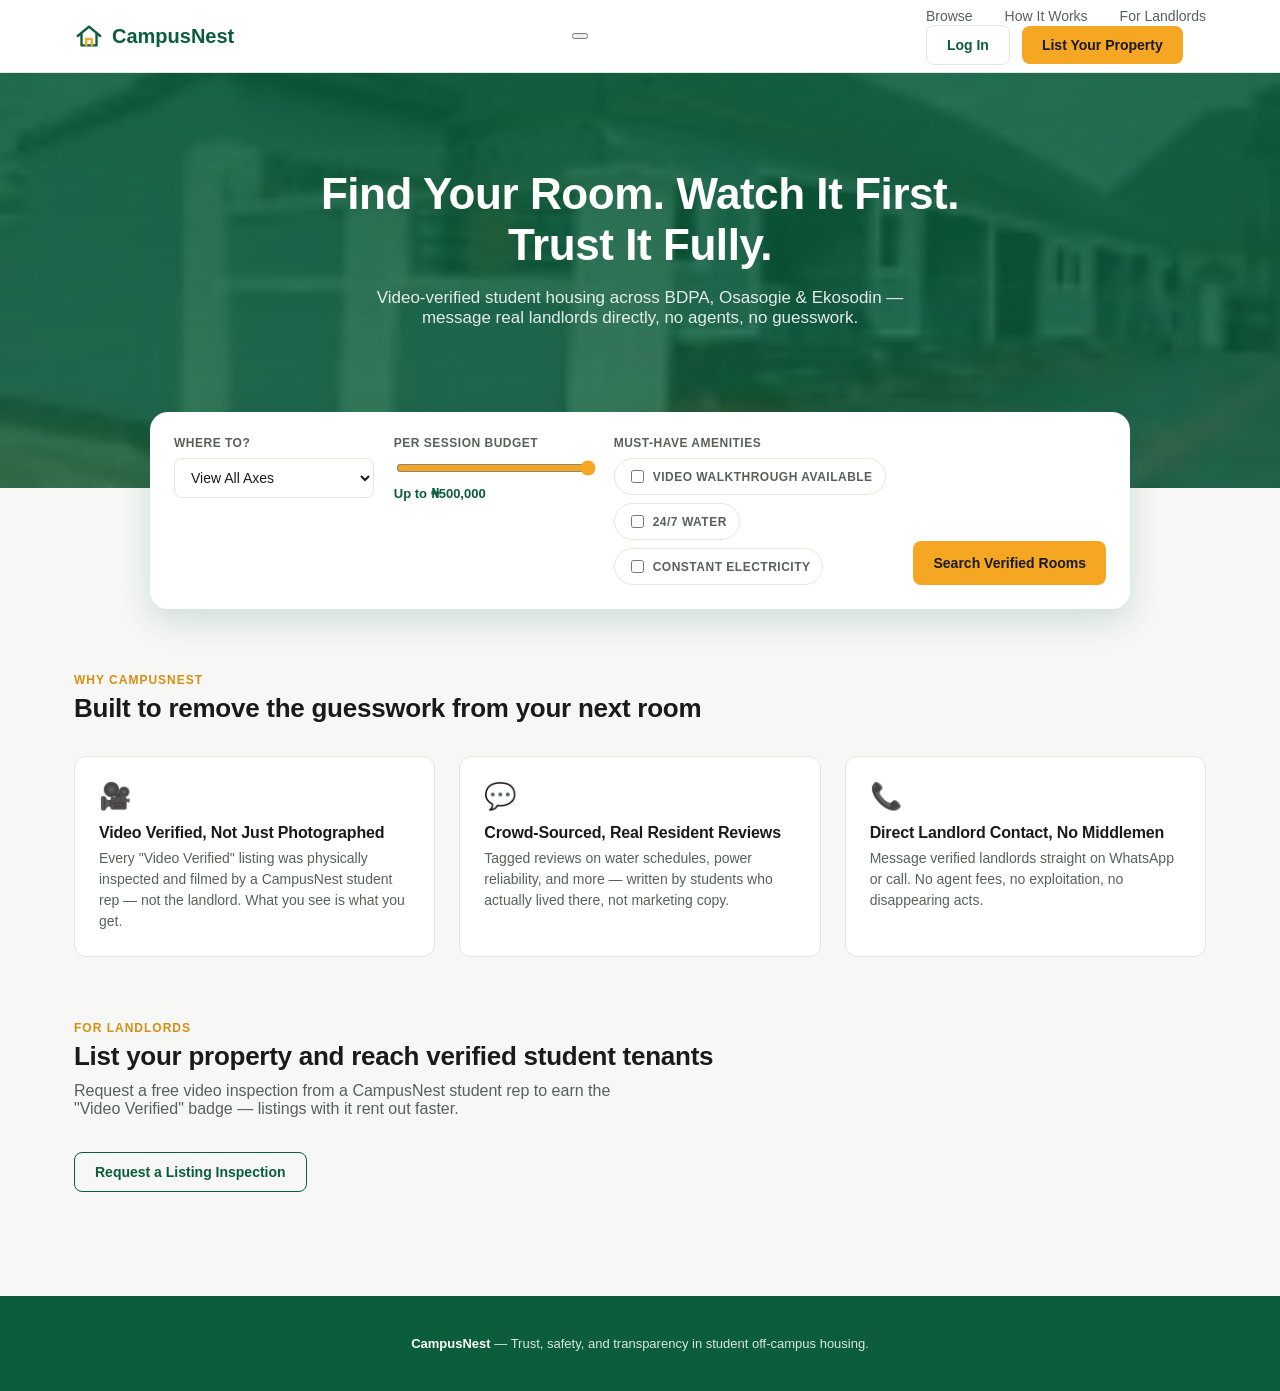
==== commit 7333d877: "Update index.html" ====
--- a/index.html
+++ b/index.html
@@ -4,6 +4,7 @@
 <meta charset="UTF-8">
 <meta name="viewport" content="width=device-width, initial-scale=1.0">
 <title>CampusNest — Find Your Room. Watch It First. Trust It Fully.</title>
+  <link rel="icon" type="image/x-icon" href="icon/favicon-16x16.png">
 <link rel="preconnect" href="https://fonts.googleapis.com">
 <link href="https://fonts.googleapis.com/css2?family=Inter:wght@400;500;600;700&family=Plus+Jakarta+Sans:wght@600;700;800&display=swap" rel="stylesheet">
 <link rel="stylesheet" href="css/styles.css">
@@ -20,18 +21,24 @@
       </svg>
       CampusNest
     </a>
-    <ul class="nav-links">
-      <li><a href="results.html" class="active">Browse</a></li>
-      <li><a href="#how-it-works">How It Works</a></li>
-      <li><a href="list-property.html">For Landlords</a></li>
-    </ul>
-    <div class="nav-actions">
-      <a href="login.html" class="btn btn-ghost">Log In</a>
-      <a href="list-property.html" class="btn btn-amber">List Your Property</a>
+
+    <button class="hamburger" id="hamburgerBtn" aria-label="Toggle menu">
+      <span></span><span></span><span></span>
+    </button>
+
+    <div class="nav-collapse" id="navCollapse">
+      <ul class="nav-links">
+        <li><a href="results.html">Browse</a></li>
+        <li><a href="index.html#how-it-works">How It Works</a></li>
+        <li><a href="list-property.html">For Landlords</a></li>
+      </ul>
+      <div class="nav-actions">
+        <a href="login.html" class="btn btn-ghost">Log In</a>
+        <a href="list-property.html" class="btn btn-amber">List Your Property</a>
+      </div>
     </div>
   </div>
 </nav>
-
 <header class="hero">
   <div class="container">
     <h1>Find Your Room. Watch It First. Trust It Fully.</h1>
--- a/css/styles.css
+++ b/css/styles.css
@@ -29,6 +29,7 @@
 html, body {
   margin: 0;
   padding: 0;
+   overflow-x: hidden;
   background: var(--bg);
   color: var(--ink);
   font-family: 'Inter', -apple-system, sans-serif;
@@ -98,6 +99,20 @@
 }
 .nav-links a:hover, .nav-links a.active { color: var(--emerald); }
 .nav-actions { display: flex; gap: 12px; align-items: center; }
+@media (max-width: 700px) {
+  .nav-links {
+    display: none;
+  }
+  .navbar .container {
+    height: 64px;
+  }
+  .nav-actions .btn-ghost {
+    display: none;
+  }
+  .logo {
+    font-size: 17px;
+  }
+}
 
 .btn {
   display: inline-flex;
